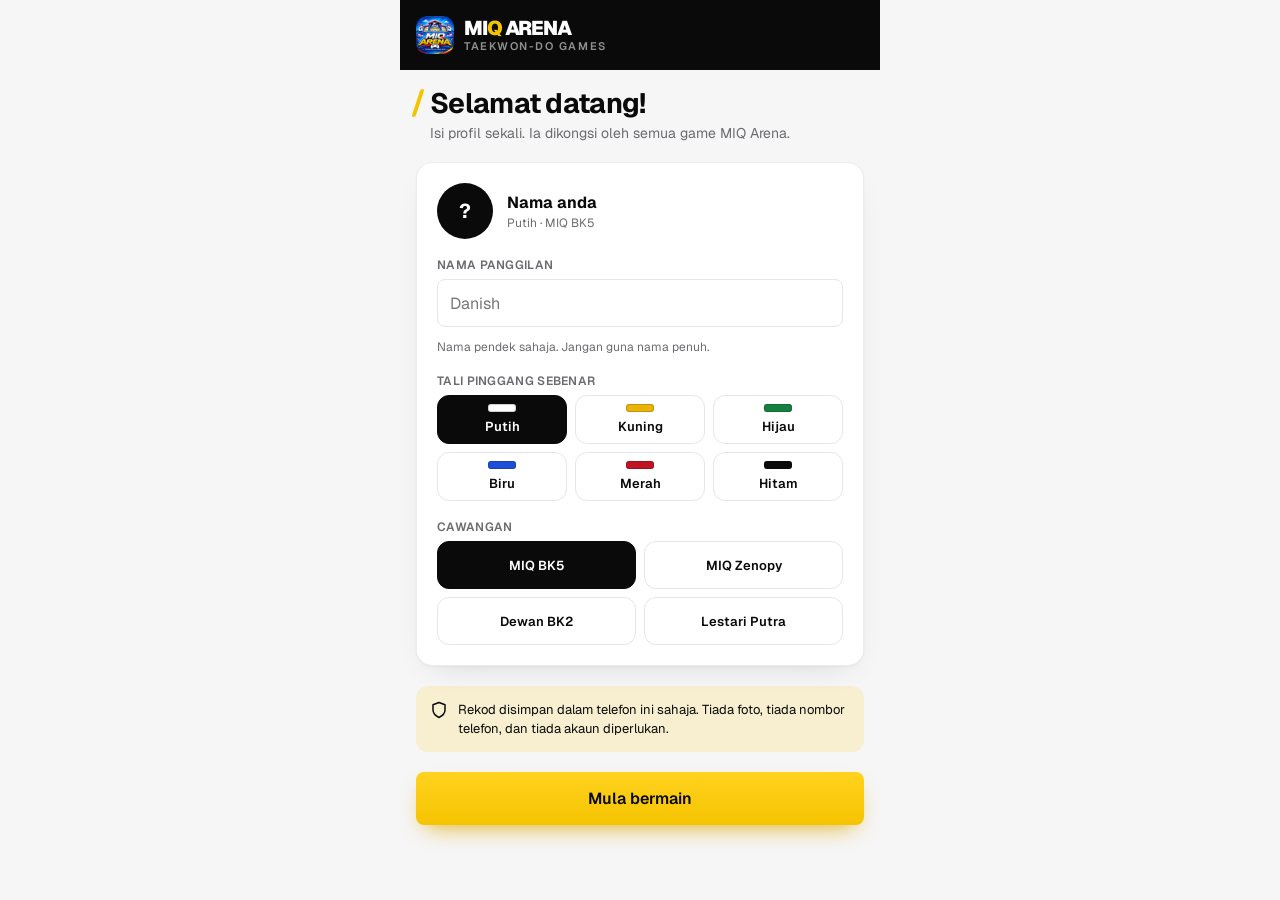
==== index.html @ a35ff920 "MIQ Arena v1.0: 12 game Taekwon-Do, PWA, cabaran harian - 8 game solo + 4 game berdua (Hong/Chong) -" ====
<!DOCTYPE html>
<html lang="ms">
<head>
<meta charset="utf-8">
<meta name="viewport" content="width=device-width, initial-scale=1, maximum-scale=1, user-scalable=no, viewport-fit=cover">
<title>MIQ Arena · Taekwon-Do Games</title>
<meta name="description" content="12 game Taekwon-Do untuk pelajar MIQ Taekwon-Do Academy. Main sendiri atau berdua, percuma dan tanpa daftar akaun.">
<meta name="theme-color" content="#0a0a0a">
<link rel="manifest" href="manifest.webmanifest">
<link rel="icon" type="image/png" sizes="32x32" href="icons/favicon-32.png">
<link rel="apple-touch-icon" href="icons/apple-touch-icon.png">
<meta name="apple-mobile-web-app-capable" content="yes">
<meta name="mobile-web-app-capable" content="yes">
<meta name="apple-mobile-web-app-status-bar-style" content="black-translucent">
<meta name="apple-mobile-web-app-title" content="MIQ Arena">
<!-- Pratonton bila link dikongsi (WhatsApp, Facebook, Telegram) -->
<meta property="og:type" content="website">
<meta property="og:site_name" content="MIQ Arena">
<meta property="og:title" content="MIQ Arena · 12 game Taekwon-Do">
<meta property="og:description" content="Main sendiri atau berdua. Percuma, tanpa daftar akaun. Oleh MIQ Taekwon-Do Academy.">
<meta property="og:image" content="https://miq-arena.vercel.app/og-image.png">
<meta property="og:url" content="https://miq-arena.vercel.app/">
<meta property="og:image:width" content="1200">
<meta property="og:image:height" content="630">
<meta name="twitter:card" content="summary_large_image">
<link rel="preconnect" href="https://fonts.googleapis.com">
<link rel="preconnect" href="https://fonts.gstatic.com" crossorigin>
<link href="https://fonts.googleapis.com/css2?family=Geist:wght@400;500;600;700;900&family=Geist+Mono:wght@500&display=swap" rel="stylesheet">
<link rel="stylesheet" href="css/app.css">
<script src="js/core.js" defer></script>
<script src="js/games/matsogi.js" defer></script>
<script src="js/games/kyokpa.js" defer></script>
<script src="js/games/kuiz.js" defer></script>
<script src="js/games/memori.js" defer></script>
<script src="js/games/sabum.js" defer></script>
<script src="js/games/tali.js" defer></script>
<script src="js/games/run.js" defer></script>
<script src="js/games/duel.js" defer></script>
<script src="js/games/tarik.js" defer></script>
<script src="js/games/klumba.js" defer></script>
<script src="js/games/tangkis.js" defer></script>
<script src="js/games/serang.js" defer></script>
<script src="js/main.js" defer></script>
</head>
<body>
<div id="app"><noscript><p style="padding:24px;font-family:sans-serif">MIQ Arena perlukan JavaScript. Sila hidupkan JavaScript dalam browser anda.</p></noscript></div>
</body>
</html>
---- css/app.css ----
:root{
  --ink:#0a0a0a;--ink2:#171717;--paper:#f6f6f7;--surface:#fff;--line:#e6e6e8;--muted:#6b6b70;
  --y:#f5c400;--y1:#ffd21f;--yd:#6b5200;--ok:#15803d;--warn:#b45309;--bad:#c1121f;
  --chong:#1d4ed8;--hong:#e10600;
  --card:0 1px 2px rgba(10,10,10,.04),0 12px 32px -18px rgba(10,10,10,.18);
  --glow:0 10px 24px -10px #e0a800;
  --stripes:repeating-linear-gradient(135deg,var(--y) 0 14px,var(--yd) 14px 22px,transparent 22px 34px);
}
*{box-sizing:border-box;-webkit-tap-highlight-color:transparent}
html,body{margin:0;min-height:100%;background:var(--paper);color:var(--ink);font-family:Geist,ui-sans-serif,system-ui,sans-serif;font-size:14px;overscroll-behavior:none}
body{display:flex;justify-content:center}
#app{width:100%;max-width:480px;min-height:100vh;display:flex;flex-direction:column;background:var(--paper);position:relative}
a{color:var(--ink);text-decoration:none}
button{font:inherit;color:inherit;border:0;background:none;cursor:pointer}
button:focus-visible,a:focus-visible,input:focus-visible{outline:2px solid var(--ink);outline-offset:2px}
h1,h2,h3{margin:0}
.mono{font-family:"Geist Mono",ui-monospace,monospace}
.muted{color:var(--muted)}
.label{font-size:12px;font-weight:600;letter-spacing:.025em;color:var(--muted);text-transform:uppercase}

/* header */
.top{background:var(--ink);color:#fff;padding:16px;display:flex;align-items:center;justify-content:space-between;position:relative;overflow:hidden}
.logo{display:flex;align-items:center;gap:10px}
.mark{width:36px;height:36px;border-radius:10px;background:var(--ink2);position:relative;overflow:hidden;display:grid;place-items:center;font-weight:900;font-size:15px;letter-spacing:-.05em}
.mark:before{content:"";position:absolute;right:-10px;top:-10px;width:30px;height:30px;background:repeating-linear-gradient(135deg,var(--y) 0 6px,var(--yd) 6px 10px,transparent 10px 14px)}
.mark span{position:relative}
.word{font-weight:900;font-size:20px;letter-spacing:-.05em;line-height:22px}
.sub{font-size:11px;letter-spacing:.14em;color:rgba(255,255,255,.55);font-weight:600}
.q{color:var(--y)}
.av{width:40px;height:40px;border-radius:999px;background:#fff;color:var(--ink);display:grid;place-items:center;font-weight:700;font-size:14px;flex:none}
.av.big{width:56px;height:56px;font-size:20px;background:var(--ink);color:#fff}

main{padding:16px;display:flex;flex-direction:column;gap:20px;flex:1}
.card{background:var(--surface);border:1px solid rgba(230,230,232,.7);border-radius:16px;padding:20px;box-shadow:var(--card)}
.dark{background:var(--ink);color:#fff;border-radius:16px;padding:20px;position:relative;overflow:hidden}
.dark .stripe{position:absolute;right:-40px;top:-40px;width:130px;height:130px;background:var(--stripes)}
.dark > *:not(.stripe){position:relative}
.ptitle{display:flex;align-items:center;gap:10px}
.ptitle:before{content:"";width:4px;height:28px;background:var(--y);transform:skewX(-18deg);border-radius:2px;flex:none}
.ptitle h1{font-size:28px;line-height:34px;font-weight:700;letter-spacing:-.025em}
.row{display:flex;align-items:center;gap:8px;flex-wrap:wrap}
.pill{display:inline-flex;align-items:center;gap:6px;background:var(--paper);border-radius:999px;padding:4px 10px;font-size:12px;font-weight:600}
.pill.dark-p{background:var(--ink);color:#fff}
.pill.ok{background:rgba(21,128,61,.12);color:var(--ok)}
.pill.y{background:var(--y);color:var(--ink)}
.sw{width:22px;height:8px;border-radius:3px;box-shadow:inset 0 0 0 1px rgba(10,10,10,.18);flex:none}
.bar{height:8px;border-radius:999px;background:var(--line);overflow:hidden}
.bar i{display:block;height:100%;border-radius:999px;background:linear-gradient(90deg,var(--y1),var(--y))}
.tiles{display:grid;grid-template-columns:repeat(3,minmax(0,1fr));gap:8px}
.tile{background:var(--paper);border-radius:12px;padding:10px;display:flex;flex-direction:column;gap:2px;min-width:0}
.tile .v{font-size:20px;font-weight:700;letter-spacing:-.025em;white-space:nowrap}
.tile .v small{font-size:12px;color:var(--muted);font-weight:500}
.tile .k{font-size:11px;font-weight:600;letter-spacing:.025em;color:var(--muted)}
.btn{display:inline-flex;align-items:center;justify-content:center;gap:8px;font-weight:600;font-size:15px;padding:14px 18px;border-radius:8px;min-height:44px}
.btn.p{background:linear-gradient(180deg,var(--y1),var(--y));color:var(--ink);box-shadow:var(--glow)}
.btn.d{background:var(--ink);color:#fff}
.btn.g{background:var(--surface);border:1px solid var(--line)}
.btn.full{width:100%}
.btn:active{transform:scale(.98)}
.grid2{display:grid;grid-template-columns:repeat(2,minmax(0,1fr));gap:12px}
.gcard{background:var(--surface);border:1px solid rgba(230,230,232,.7);border-radius:16px;padding:16px;box-shadow:var(--card);display:flex;flex-direction:column;gap:8px;min-height:160px;text-align:left}
.grid2 > .gcard:last-child:nth-child(odd){grid-column:span 2;min-height:0}
.gcard.soon{box-shadow:none;border:1px dashed var(--line);background:transparent}
.gcard b{font-size:15px}
.gcard .d{font-size:12px;line-height:16px;color:var(--muted)}
.gcard .pill{margin-top:auto;align-self:flex-start}
.ic{width:40px;height:40px;border-radius:12px;background:var(--y);display:grid;place-items:center;flex:none}
.soon .ic{background:var(--paper)}
.ic svg{width:20px;height:20px}
.sechead{display:flex;justify-content:space-between;align-items:baseline}
.sechead h2{font-size:18px;font-weight:700}

/* bottom nav */
nav.bn{position:sticky;bottom:0;background:var(--surface);border-top:1px solid var(--line);padding:8px 12px calc(12px + env(safe-area-inset-bottom));display:grid;grid-template-columns:repeat(4,minmax(0,1fr));gap:4px;z-index:5}
nav.bn a{display:flex;flex-direction:column;align-items:center;gap:4px;font-size:11px;font-weight:500;color:var(--muted);padding:4px 0}
nav.bn a span{width:52px;height:30px;border-radius:999px;display:grid;place-items:center}
nav.bn a.on{color:var(--ink);font-weight:600}
nav.bn a.on span{background:linear-gradient(90deg,var(--y1),var(--y));box-shadow:var(--glow)}
nav.bn svg{width:18px;height:18px}

/* lists */
.lvl{width:100%;background:var(--surface);border:1px solid rgba(230,230,232,.7);border-radius:12px;padding:12px 14px;display:flex;align-items:center;gap:12px;text-align:left;min-height:56px}
.lvl.sel{border:2px solid var(--ink);padding:11px 13px;box-shadow:var(--glow)}
.lvl.lock{opacity:.5;cursor:not-allowed}
.lvl .nm{flex:1;display:flex;flex-direction:column}
.lvl .nm b{font-size:14px}
.lvl .nm span{font-size:12px;color:var(--muted)}
.belt{width:40px;height:12px;border-radius:4px;flex:none;box-shadow:inset 0 0 0 1px rgba(10,10,10,.2)}
.trow{display:flex;justify-content:space-between;align-items:center;padding:12px 20px;border-top:1px solid var(--line)}
.thead{display:flex;justify-content:space-between;padding:8px 20px;background:var(--paper)}
.badges{display:grid;grid-template-columns:repeat(4,minmax(0,1fr));gap:8px}
.badge{background:var(--surface);border:1px solid rgba(230,230,232,.7);border-radius:12px;padding:10px 4px;display:flex;flex-direction:column;align-items:center;gap:6px;text-align:center}
.badge span.c{width:40px;height:40px;border-radius:999px;background:var(--y);display:grid;place-items:center}
.badge.no{opacity:.45}.badge.no span.c{background:var(--paper)}
.badge small{font-size:11px;line-height:14px;font-weight:600}
.chart{display:grid;grid-template-columns:repeat(7,minmax(0,1fr));gap:8px;align-items:end;height:130px}
.chart div{display:flex;flex-direction:column;align-items:center;gap:6px;height:100%;justify-content:flex-end}
.chart i{display:block;width:100%;border-radius:6px;background:var(--ink);min-height:4px}
.chart i.z{background:var(--line)}.chart i.t{background:linear-gradient(180deg,var(--y1),var(--y))}
.chart span{font-size:11px;font-weight:600;color:var(--muted)}

/* form */
.field{display:flex;flex-direction:column;gap:6px}
.field input{height:48px;border:1px solid var(--line);border-radius:8px;padding:0 12px;font:inherit;font-size:16px;background:#fff;color:var(--ink)}
.err{font-size:13px;color:var(--bad);font-weight:600}
.chips{display:grid;gap:8px}
.chip{min-height:48px;border-radius:12px;border:1px solid var(--line);background:#fff;font-weight:600;font-size:13px;display:flex;flex-direction:column;align-items:center;justify-content:center;gap:6px;padding:8px 4px}
.chip.on{background:var(--ink);color:#fff;border-color:var(--ink)}
.note{background:rgba(245,196,0,.16);border-radius:12px;padding:14px;font-size:13px;line-height:19px;display:flex;gap:10px}
.note svg{flex:none;width:18px;height:18px;margin-top:1px}
.warnbar{background:#fff7e0;color:var(--yd);font-size:12px;padding:8px 16px;text-align:center}

/* game hero */
.hero{background:var(--ink);color:#fff;padding:16px 16px 24px;position:relative;overflow:hidden;display:flex;flex-direction:column;gap:18px}
.hero .stripe{position:absolute;right:-50px;top:-50px;width:170px;height:170px;background:var(--stripes)}
.hero > *:not(.stripe){position:relative}
.back{width:40px;height:40px;border-radius:12px;background:var(--ink2);display:grid;place-items:center}
.rules{display:grid;grid-template-columns:repeat(2,minmax(0,1fr));gap:8px}
.rules div{background:var(--ink2);border-radius:12px;padding:12px;display:flex;align-items:center;gap:10px;font-size:12px;line-height:16px}
.rules b{display:block;font-size:13px}
.dot{width:24px;height:24px;border-radius:999px;flex:none}

/* play */
.play{flex:1;display:flex;flex-direction:column;padding:12px;background:var(--ink);color:#fff;min-height:100vh}
.hud{display:flex;justify-content:space-between;align-items:center;padding:4px 4px 10px}
.hud .k{font-size:11px;color:rgba(255,255,255,.55);letter-spacing:.1em;text-transform:uppercase;font-weight:600}
.hud .v{font-size:24px;font-weight:700;line-height:1;font-variant-numeric:tabular-nums}
.pbar{height:4px;background:#2a2a2e;border-radius:4px;overflow:hidden;margin:0 4px 10px}
.pbar i{display:block;height:100%;width:0;background:var(--y);transition:width .2s}
#arena{flex:1;display:grid;grid-template-columns:1fr 1fr;grid-template-rows:1fr 1fr;gap:8px;touch-action:none;user-select:none;-webkit-user-select:none;position:relative;min-height:380px}
.zone{background:var(--ink2);border:1px solid #2a2a2e;border-radius:18px;position:relative;display:grid;place-items:center;overflow:hidden}
.zone .zl{position:absolute;left:10px;top:8px;font-size:10px;letter-spacing:.12em;text-transform:uppercase;color:#6b6b70;pointer-events:none}
.pad{width:62%;aspect-ratio:1;border-radius:50%;transform:scale(0);pointer-events:none;transition:transform .06s ease-out}
.pad.c{background:radial-gradient(circle at 35% 30%,#6f9bff,var(--chong) 55%,#12318f);transform:scale(1);box-shadow:0 0 40px rgba(29,78,216,.6)}
.pad.h{background:radial-gradient(circle at 35% 30%,#ff6b6f,var(--hong) 55%,#8a0400);transform:scale(1);box-shadow:0 0 40px rgba(225,6,0,.6)}
.zone.fo{background:#10351f}.zone.fb{background:#3d1214}
#toast{position:absolute;left:50%;top:50%;transform:translate(-50%,-50%) scale(.85);font-size:32px;font-weight:700;padding:8px 18px;border-radius:12px;background:rgba(0,0,0,.8);opacity:0;pointer-events:none;transition:opacity .12s,transform .12s;white-space:nowrap;z-index:5}
#toast.on{opacity:1;transform:translate(-50%,-50%) scale(1)}
#toast.ok{color:#7dffa8}#toast.bad{color:#ff8a8d}#toast.warn{color:var(--y)}
#count{position:absolute;inset:0;display:grid;place-items:center;font-size:88px;font-weight:900;background:rgba(10,10,10,.9);border-radius:18px;z-index:6;text-align:center}
#count small{display:block;font-size:15px;font-weight:500;color:rgba(255,255,255,.6);margin-top:6px}
.quit{color:rgba(255,255,255,.6);font-size:13px;padding:12px;margin-top:4px}

/* result */
.res{text-align:center;display:flex;flex-direction:column;align-items:center;gap:6px;padding-top:8px}
.res .big{font-size:64px;font-weight:900;letter-spacing:-.04em;line-height:1;margin-top:8px}
.st{background:var(--surface);border:1px solid rgba(230,230,232,.7);border-radius:16px;padding:12px;box-shadow:var(--card)}
.st .v{font-size:22px;font-weight:700;letter-spacing:-.025em;margin-top:2px}
.st .v small{font-size:12px;color:var(--muted);font-weight:500}
.tip{background:var(--surface);border-left:3px solid var(--y);border-radius:0;padding:12px;font-size:13px;line-height:1.5}
.newb{display:flex;gap:8px;flex-wrap:wrap;justify-content:center}
/* kyokpa */
.kplay{flex:1;display:flex;flex-direction:column;padding:12px;background:var(--ink);color:#fff;min-height:100vh}
#karena{flex:1;display:flex;flex-direction:column;justify-content:space-between;gap:16px;touch-action:none;user-select:none;-webkit-user-select:none;position:relative;border-radius:18px;background:radial-gradient(ellipse at 50% 35%,#24242a,#121214 70%);padding:20px 16px 18px;min-height:440px;cursor:pointer}
.stage{flex:1;display:flex;flex-direction:column;align-items:center;justify-content:center;gap:0;position:relative}
.stack{display:flex;flex-direction:column;align-items:center;gap:6px}
.stack.shake{animation:shake .35s}
@keyframes shake{20%,60%{transform:translateX(-8px)}40%,80%{transform:translateX(8px)}}
.board{width:230px;height:46px;display:flex;position:relative}
.board i{flex:1;height:100%;background:repeating-linear-gradient(90deg,rgba(0,0,0,.08) 0 2px,transparent 2px 13px),linear-gradient(180deg,#e4b77d,#c48a4c);border:1px solid #8a5a2b;transition:transform .45s cubic-bezier(.2,.8,.2,1),opacity .45s}
.board i:first-child{border-radius:6px 0 0 6px;border-right:none}.board i:last-child{border-radius:0 6px 6px 0;border-left:none}
.board.broke i:first-child{transform:translate(-46px,70px) rotate(-28deg);opacity:0}
.board.broke i:last-child{transform:translate(46px,70px) rotate(28deg);opacity:0}
.blocks{display:flex;justify-content:space-between;width:250px;margin-top:6px}
.blocks span{width:46px;height:40px;background:#3a3a40;border-radius:4px}
.kmsg{position:absolute;top:6px;left:50%;transform:translateX(-50%);font-size:30px;font-weight:900;letter-spacing:-.02em;opacity:0;transition:opacity .12s;white-space:nowrap;pointer-events:none}
.kmsg.on{opacity:1}.kmsg.p{color:var(--y)}.kmsg.g{color:#7dffa8}.kmsg.b{color:#ff8a8d}
.meter{position:relative;height:58px;border-radius:14px;background:#2a2a2e;overflow:hidden}
.meter .zone{position:absolute;top:0;bottom:0;background:linear-gradient(180deg,var(--y1),var(--y));border:0;border-radius:0}
.meter .perf{position:absolute;top:0;bottom:0;width:4px;margin-left:-2px;background:#0a0a0a;opacity:.55}
.meter .needle{position:absolute;top:-4px;bottom:-4px;width:6px;margin-left:-3px;background:#fff;border-radius:3px;box-shadow:0 0 14px rgba(255,255,255,.8)}
.khint{text-align:center;font-size:13px;color:rgba(255,255,255,.6)}
.sets{display:flex;gap:6px;justify-content:center}
.sets b{width:12px;height:12px;border-radius:3px;background:#2a2a2e}
.sets b.ok{background:var(--y)}.sets b.no{background:#5a1f22}.sets b.cur{outline:2px solid #fff;outline-offset:1px}
/* kuiz */
.qcard{background:var(--ink);color:#fff;border-radius:16px;padding:22px 18px;text-align:center;display:flex;flex-direction:column;gap:8px;position:relative;overflow:hidden}
.qcard .stripe{position:absolute;right:-30px;top:-30px;width:90px;height:90px;background:var(--stripes)}
.qcard .qk{font-size:12px;letter-spacing:.12em;font-weight:600;color:rgba(255,255,255,.6);position:relative}
.qcard .qt{font-size:40px;font-weight:900;letter-spacing:-.03em;line-height:1.1;position:relative;word-break:break-word}
.qcard .qt.sm{font-size:24px;font-weight:700}
.opts{display:flex;flex-direction:column;gap:10px}
.opt{min-height:56px;border-radius:12px;background:var(--surface);border:1px solid var(--line);font-size:17px;font-weight:600;padding:12px 16px;text-align:left;display:flex;align-items:center;gap:12px;box-shadow:var(--card)}
.opt .l{width:28px;height:28px;border-radius:8px;background:var(--paper);display:grid;place-items:center;font-size:13px;flex:none}
.opt.ok{background:#e7f6ec;border-color:var(--ok);color:#0f5a2b}.opt.ok .l{background:var(--ok);color:#fff}
.opt.no{background:#fde8e8;border-color:var(--bad);color:#7a0d14}.opt.no .l{background:var(--bad);color:#fff}
.opt:disabled{cursor:default}
.qbar{display:flex;gap:4px}.qbar b{flex:1;height:6px;border-radius:3px;background:var(--line)}
.qbar b.ok{background:var(--ok)}.qbar b.no{background:var(--bad)}.qbar b.cur{background:var(--y)}
.fb{border-radius:12px;padding:12px 14px;font-size:14px;line-height:20px;font-weight:600}
.fb.ok{background:#e7f6ec;color:#0f5a2b}.fb.no{background:#fde8e8;color:#7a0d14}
/* memori */
.mgrid{display:grid;gap:8px}
.mc{aspect-ratio:3/4;border-radius:12px;position:relative;perspective:600px;padding:0}
.mc .in{position:absolute;inset:0;transition:transform .3s;transform-style:preserve-3d}
.mc.open .in,.mc.done .in{transform:rotateY(180deg)}
.mc .f,.mc .b{position:absolute;inset:0;border-radius:12px;backface-visibility:hidden;-webkit-backface-visibility:hidden;display:flex;align-items:center;justify-content:center;text-align:center;padding:6px;overflow:hidden}
.mc .b{background:var(--ink);background-image:repeating-linear-gradient(135deg,rgba(245,196,0,.9) 0 5px,transparent 5px 14px);background-size:100% 100%;border:3px solid var(--ink)}
.mc .b span{background:var(--ink);color:var(--y);font-weight:900;font-size:13px;padding:2px 6px;border-radius:6px;letter-spacing:-.02em}
.mc .f{transform:rotateY(180deg);font-weight:700;line-height:1.15;word-break:break-word;hyphens:auto}
.mc .f.ko{background:var(--ink);color:var(--y)}
.mc .f.mn{background:var(--surface);color:var(--ink);border:1px solid var(--line)}
.mc.done .f{box-shadow:0 0 0 3px var(--ok) inset}
.mc.done .f.mn{background:#e7f6ec}
.mc.miss .f{box-shadow:0 0 0 3px var(--bad) inset}
/* ikut sabum */
.splay{flex:1;display:flex;flex-direction:column;padding:12px;background:var(--ink);color:#fff;min-height:100vh;gap:12px}
.sstat{text-align:center;padding:10px;border-radius:12px;background:var(--ink2);font-weight:700;font-size:16px;min-height:44px;display:grid;place-items:center}
.sstat.you{background:var(--y);color:var(--ink)}
.sstat.bad{background:#5a1f22;color:#ffd0d2}.sstat.good{background:#10351f;color:#9ff0b9}
.spads{flex:1;display:grid;grid-template-columns:repeat(2,minmax(0,1fr));gap:10px;touch-action:none;user-select:none;-webkit-user-select:none;min-height:360px}
.spad{border-radius:18px;display:grid;place-items:center;opacity:.5;transform:scale(.97);transition:opacity .08s,transform .08s,box-shadow .08s;border:0}
.spad svg{width:44px;height:44px}
.spad.lit{opacity:1;transform:scale(1.02)}
.spads.wait .spad{cursor:default}
/* susun tali pinggang */
.bbar{height:18px;border-radius:5px;position:relative;box-shadow:inset 0 0 0 1px rgba(10,10,10,.22);overflow:hidden;flex:none}
.bbar .btip{position:absolute;top:0;bottom:0;right:14%;width:14%}
.bpool{display:grid;grid-template-columns:repeat(2,minmax(0,1fr));gap:8px}
.bbtn{background:var(--surface);border:1px solid var(--line);border-radius:12px;padding:12px;display:flex;flex-direction:column;gap:8px;min-height:64px;justify-content:center;box-shadow:var(--card);text-align:left}
.bbtn small{font-size:12px;font-weight:600;line-height:15px}
.bbtn.wrong{animation:shake .35s;border-color:var(--bad);background:#fde8e8}
.ladder{display:flex;flex-direction:column;gap:6px}
.lrow{display:flex;align-items:center;gap:10px;background:var(--surface);border:1px solid rgba(230,230,232,.7);border-radius:10px;padding:8px 10px}
.lrow .n{width:24px;height:24px;border-radius:6px;background:var(--ink);color:var(--y);font-weight:700;font-size:12px;display:grid;place-items:center;flex:none}
.lrow.empty{background:transparent;border:1px dashed var(--line)}
.lrow .bbar{width:96px}
/* dojang run */
.rplay{display:flex;flex-direction:column;background:#eaf6ff;color:var(--ink);height:100vh;height:100dvh;padding:10px 10px 12px;gap:8px;overflow:hidden}
.rhud{display:flex;justify-content:space-between;align-items:center;padding:0 4px}
.rhud .v{font-size:22px;font-weight:700;font-variant-numeric:tabular-nums;line-height:1}
.rhud .k{font-size:10px;letter-spacing:.12em;color:var(--muted);font-weight:600}
.hearts{font-size:22px;letter-spacing:2px;color:#e11d48}
.hearts .off{color:#cfd3da}
.rplay .quit{color:var(--muted)}
#rwrap{flex:1;position:relative;border-radius:16px;overflow:hidden;touch-action:none;user-select:none;-webkit-user-select:none;min-height:300px}
#rcv{position:absolute;inset:0;width:100%;height:100%;display:block}
.rctl{display:grid;grid-template-columns:repeat(5,minmax(0,1fr));gap:6px}
.rctl button{min-height:52px;border-radius:12px;background:#fff;border:1px solid var(--line);box-shadow:var(--card);color:var(--ink);display:flex;flex-direction:column;align-items:center;justify-content:center;gap:2px;font-size:10px;font-weight:600;touch-action:none}
.rctl button svg{width:20px;height:20px}
.rctl button.kick{background:linear-gradient(180deg,var(--y1),var(--y));color:var(--ink)}
.rctl button:active{transform:scale(.95)}
.rtop{display:flex;justify-content:space-between;align-items:center;gap:8px}
.rtop .quit{padding:6px 8px;margin:0}
/* duel */
.dplay{height:100vh;height:100dvh;display:flex;flex-direction:column;background:var(--ink);overflow:hidden;touch-action:none;user-select:none;-webkit-user-select:none}
.dhalf{flex:1;display:flex;flex-direction:column;align-items:center;justify-content:center;gap:6px;color:#fff;position:relative;transition:background .08s;cursor:pointer}
.dhalf.hong{background:#8a0e14}.dhalf.chong{background:#163a9e}
.dhalf.top{transform:rotate(180deg)}
.dhalf.go{background:var(--y)!important;color:var(--ink)}
.dhalf.win{box-shadow:inset 0 0 0 8px #7dffa8}
.dhalf.foul{background:#3d1214!important}
.dhalf .nm{font-size:14px;font-weight:600;letter-spacing:.12em;opacity:.8;text-transform:uppercase}
.dhalf .sc{font-size:72px;font-weight:900;line-height:1;font-variant-numeric:tabular-nums}
.dhalf .msg{font-size:22px;font-weight:800;min-height:28px;text-align:center;padding:0 12px}
.dmid{height:54px;display:flex;align-items:center;justify-content:space-between;padding:0 12px;background:var(--ink);color:#fff}
.dmid .quit{margin:0;padding:8px}
.dmid .t{font-size:12px;font-weight:600;letter-spacing:.1em;color:rgba(255,255,255,.6)}
.seg{display:grid;grid-template-columns:repeat(3,minmax(0,1fr));gap:8px}
/* tarik tali */
.tplay{position:relative}
.rope{position:absolute;left:86%;top:0;bottom:0;width:22px;margin-left:-11px;pointer-events:none;z-index:3}
.rope .belt{position:absolute;left:0;right:0;top:-40%;height:180%;border-radius:3px;transition:transform .09s ease-out;will-change:transform;
  background:repeating-linear-gradient(0deg,transparent 0 5px,rgba(255,255,255,.12) 5px 6px),linear-gradient(90deg,#0a0a0a 0 3px,#2a2a2e 3px 4px,#0a0a0a 4px 18px,#2a2a2e 18px 19px,#0a0a0a 19px);
  box-shadow:0 0 0 2px rgba(255,255,255,.35),0 4px 14px rgba(0,0,0,.45)}
.rope .belt.final{transition:transform .55s cubic-bezier(.2,.9,.2,1)}
.rope.jerk0{animation:jerk0 .12s}.rope.jerk1{animation:jerk1 .12s}
@keyframes jerk0{50%{transform:translateX(-3px) scaleX(.86)}}
@keyframes jerk1{50%{transform:translateX(3px) scaleX(.86)}}
.rope .knot.pulse{animation:kp .18s}
@keyframes kp{50%{transform:scale(1.12)}}
.rope .dan{position:absolute;left:3px;right:3px;height:5px;background:var(--y);border-radius:1px}
.rope .knot{position:absolute;left:50%;top:50%;width:58px;height:46px;margin:-23px 0 0 -29px;filter:drop-shadow(0 6px 10px rgba(0,0,0,.45))}
.rope .knot .k1{position:absolute;inset:6px 10px;background:#0a0a0a;border-radius:6px;border:2px solid #f5c400}
.rope .knot .k2{position:absolute;left:4px;right:4px;top:18px;height:10px;background:#0a0a0a;border-radius:3px;border:2px solid #f5c400}
.rope .knot .t1,.rope .knot .t2{position:absolute;width:12px;height:22px;background:#0a0a0a;border:2px solid #f5c400;border-radius:2px;top:30px}
.rope .knot .t1{left:12px;transform:rotate(18deg)}.rope .knot .t2{right:12px;transform:rotate(-18deg)}
.wline{position:absolute;left:0;right:0;height:4px;background:rgba(255,255,255,.55);pointer-events:none;z-index:2}
.dhalf .tap{font-size:30px;font-weight:900;letter-spacing:.02em}
/* main berdua */
.mpcard{position:relative;overflow:hidden;border-radius:16px;color:#fff;padding:16px;min-height:150px;display:flex;flex-direction:column;gap:8px;text-align:left;
  background:linear-gradient(135deg,#a3111a 0 49.5%,#0a0a0a 49.5% 50.5%,#1d4ed8 50.5% 100%);box-shadow:var(--card)}
.mpcard .ic{background:#fff}
.mpcard b{font-size:16px}
.mpcard .d{font-size:12px;line-height:16px;color:rgba(255,255,255,.85)}
.mpcard .pill{margin-top:auto;align-self:flex-start;background:#fff;color:var(--ink)}
.mpcard .vs{position:absolute;right:12px;top:12px;font-weight:900;font-size:13px;background:var(--y);color:var(--ink);border-radius:999px;padding:3px 8px}
.mpbig{flex-direction:row;align-items:center;min-height:0;gap:14px}
.mpbig .txt{display:flex;flex-direction:column;gap:4px;flex:1}
.mphead{display:flex;align-items:center;gap:8px}
.mphead .dots{display:flex}.mphead .dots span{width:14px;height:14px;border-radius:999px;border:2px solid var(--paper)}
.mphead .dots span+span{margin-left:-5px}
/* kyokpa lumba */
.klhalf{justify-content:space-around;padding:14px 18px}
.klhalf .meter{width:100%;height:50px}
.klhalf .board{width:150px;height:34px}
.klhalf .row1{display:flex;align-items:center;justify-content:space-between;width:100%}
.klhalf .sc{font-size:44px}
.klhalf .kres{font-size:20px;font-weight:900;min-height:26px;letter-spacing:-.01em}
.klhalf .kres.p{color:var(--y)}.klhalf .kres.g{color:#7dffa8}.klhalf .kres.b{color:#ffb4b8}
/* tangkis */
.tgplay{flex:1;display:flex;flex-direction:column;padding:12px;background:var(--ink);color:#fff;min-height:100vh;gap:10px}
#tgArena{position:relative;width:100%;aspect-ratio:1;max-height:62vh;margin:0 auto;border-radius:20px;background:radial-gradient(circle at 50% 50%,#26262c,#121214 70%);touch-action:none;user-select:none;-webkit-user-select:none;overflow:hidden;cursor:pointer}
#tgArena .guide{position:absolute;inset:0;background:linear-gradient(45deg,transparent calc(50% - 1px),rgba(255,255,255,.08) 50%,transparent calc(50% + 1px)),linear-gradient(-45deg,transparent calc(50% - 1px),rgba(255,255,255,.08) 50%,transparent calc(50% + 1px));pointer-events:none}
#tgArena .lbl{position:absolute;font-size:11px;font-weight:700;letter-spacing:.12em;color:rgba(255,255,255,.35);pointer-events:none}
.tgme{position:absolute;left:50%;top:50%;width:84px;height:84px;margin:-42px 0 0 -42px;border-radius:50%;background:#fff;display:grid;place-items:center;box-shadow:0 0 0 6px rgba(245,196,0,.25);pointer-events:none}
.tgme .belt{position:absolute;left:10px;right:10px;top:48px;height:8px;border-radius:2px}
.tgme.blk{animation:blk .2s}
@keyframes blk{50%{box-shadow:0 0 0 16px rgba(245,196,0,.55)}}
.tgme.hurt{animation:hurt .3s}
@keyframes hurt{50%{box-shadow:0 0 0 16px rgba(225,6,0,.6);transform:scale(.92)}}
.tgatk{position:absolute;width:52px;height:52px;margin:-26px 0 0 -26px;border-radius:50%;background:radial-gradient(circle at 35% 30%,#ff6b6f,#e10600 55%,#8a0400);display:grid;place-items:center;pointer-events:none;box-shadow:0 0 18px rgba(225,6,0,.6)}
.tgatk svg{width:26px;height:26px}
.tgatk.gone{transition:opacity .2s,transform .2s;opacity:0;transform:scale(1.6)}
.tgdpad{display:grid;grid-template-columns:repeat(4,minmax(0,1fr));gap:6px}
.tgdpad button{min-height:50px;border-radius:12px;background:var(--ink2);color:#fff;font-size:11px;font-weight:600;display:flex;flex-direction:column;align-items:center;justify-content:center;gap:2px}
/* serang & tangkis */
.sthalf{justify-content:space-between;padding:12px 14px;gap:8px}
.sthalf .row1{display:flex;align-items:center;justify-content:space-between;width:100%}
.sthalf .sc{font-size:40px}
.sthalf .role{font-size:12px;font-weight:800;letter-spacing:.14em;padding:4px 10px;border-radius:999px;background:rgba(255,255,255,.18)}
.sthalf .role.atk{background:var(--y);color:var(--ink)}
.stzones{display:flex;flex-direction:column;gap:6px;width:100%;flex:1;justify-content:center}
.stz{min-height:44px;flex:1;max-height:64px;border-radius:12px;background:rgba(0,0,0,.28);color:#fff;font-weight:800;font-size:15px;display:flex;align-items:center;justify-content:space-between;padding:0 14px;border:2px solid transparent}
.stz small{font-weight:600;font-size:11px;opacity:.75}
.sthalf.atkr .stz{background:rgba(255,255,255,.92);color:var(--ink)}
.stz.lit{background:#ff2a2a!important;color:#fff!important;border-color:#fff;box-shadow:0 0 22px rgba(255,42,42,.8)}
.stz.ok{background:#15803d!important;color:#fff!important}
.stz.pick{background:var(--y)!important;color:var(--ink)!important}
.sthalf .msg{font-size:16px;font-weight:800;min-height:20px;text-align:center}
/* cabaran harian */
.daily{display:flex;flex-direction:column;gap:10px}
.drow{display:flex;align-items:center;gap:12px;padding:10px 12px;border-radius:12px;background:var(--paper)}
.drow .chk{width:28px;height:28px;border-radius:999px;border:2px solid var(--line);display:grid;place-items:center;flex:none;background:#fff}
.drow.done{background:#e7f6ec}.drow.done .chk{background:var(--ok);border-color:var(--ok)}
.drow .tx{flex:1;display:flex;flex-direction:column;gap:2px;min-width:0}
.drow .tx b{font-size:13px;line-height:17px}
.drow .tx span{font-size:12px;color:var(--muted)}
.drow a{flex:none;font-size:12px;font-weight:700;padding:8px 12px;border-radius:8px;background:var(--ink);color:#fff;min-height:36px;display:flex;align-items:center}
.dbar{display:flex;gap:4px}.dbar i{flex:1;height:6px;border-radius:3px;background:var(--line)}.dbar i.on{background:var(--ok)}
@media (prefers-reduced-motion:reduce){*{transition:none!important;animation:none!important}}
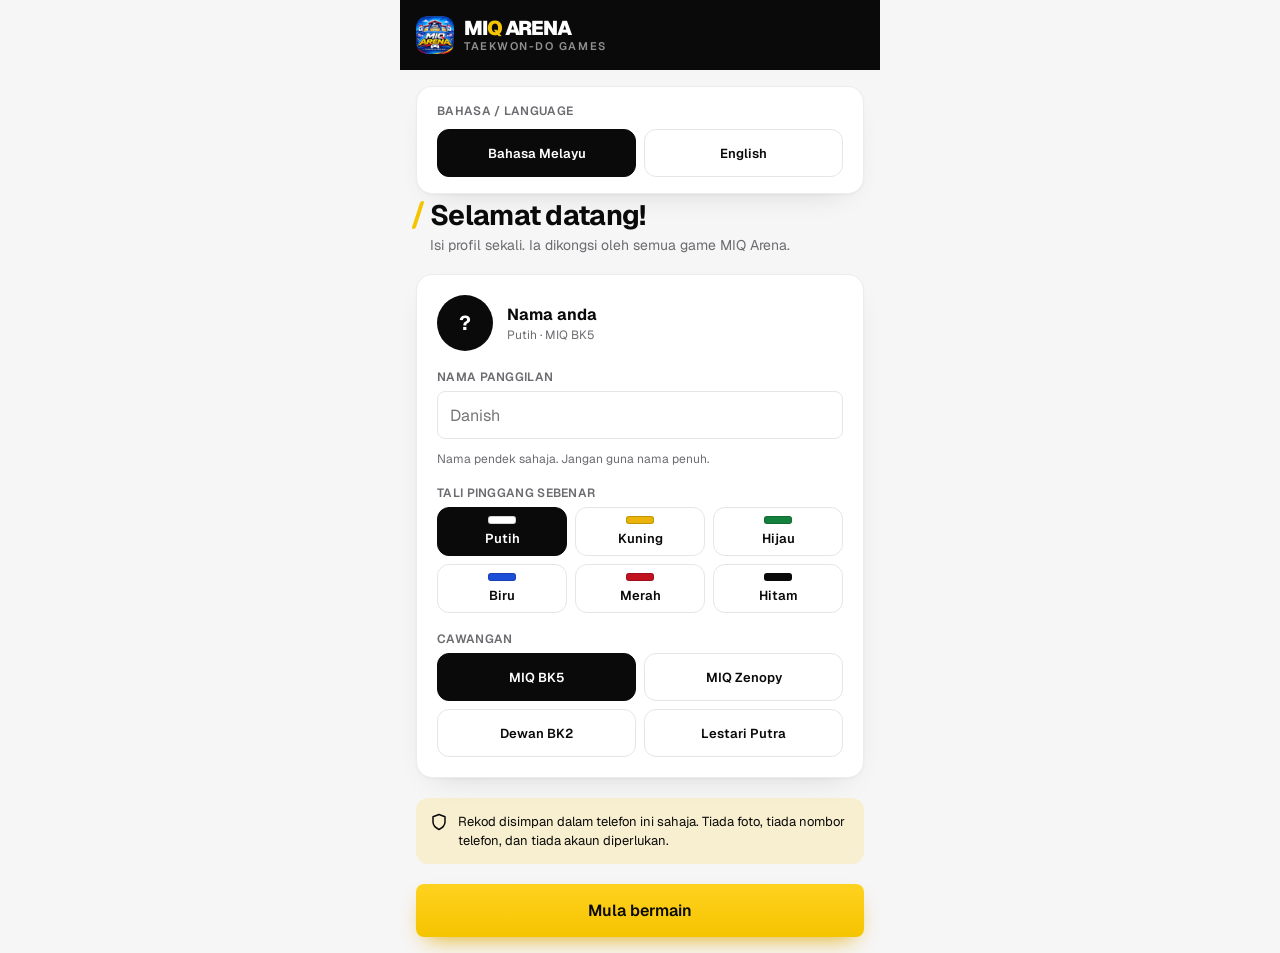
==== commit 5f42c246: "Tambah pilihan bahasa BM / English (v1.1) - Pilih bahasa di skrin pertama dan Tetapan - js/i18n.js: " ====
--- a/index.html
+++ b/index.html
@@ -28,6 +28,7 @@
 <link href="https://fonts.googleapis.com/css2?family=Geist:wght@400;500;600;700;900&family=Geist+Mono:wght@500&display=swap" rel="stylesheet">
 <link rel="stylesheet" href="css/app.css">
 <script src="js/core.js" defer></script>
+<script src="js/i18n.js" defer></script>
 <script src="js/games/matsogi.js" defer></script>
 <script src="js/games/kyokpa.js" defer></script>
 <script src="js/games/kuiz.js" defer></script>
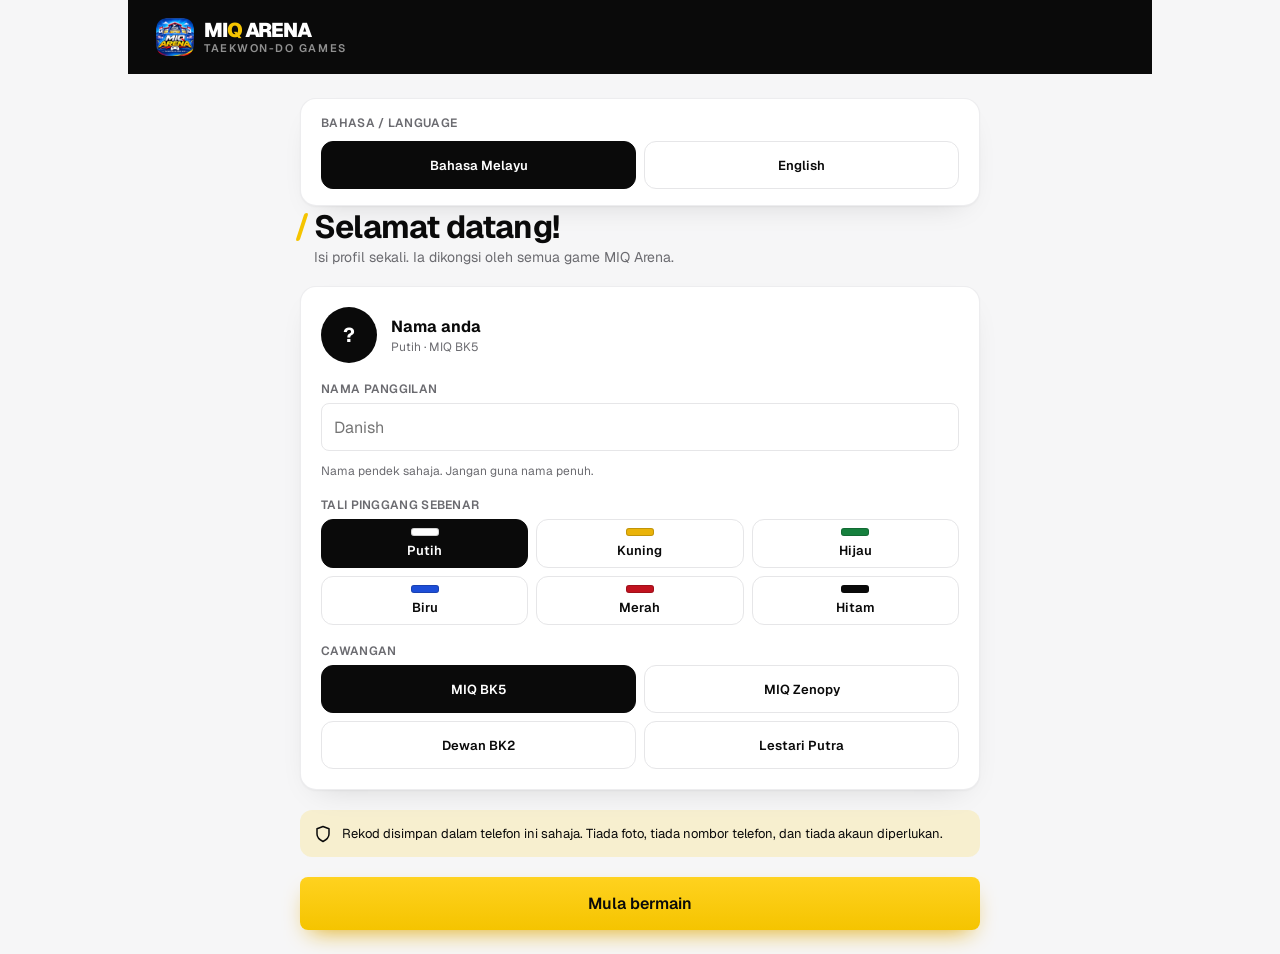
==== commit 46436ff0: "Game baharu: Flying Kick Dash, v1.7.0 Tendang melompat dan lalu celah antara pad. Tali pinggang naik" ====
--- a/index.html
+++ b/index.html
@@ -4,7 +4,7 @@
 <meta charset="utf-8">
 <meta name="viewport" content="width=device-width, initial-scale=1, maximum-scale=1, user-scalable=no, viewport-fit=cover">
 <title>MIQ Arena · Taekwon-Do Games</title>
-<meta name="description" content="12 game Taekwon-Do untuk pelajar MIQ Taekwon-Do Academy. Main sendiri atau berdua, percuma dan tanpa daftar akaun.">
+<meta name="description" content="13 game Taekwon-Do untuk pelajar MIQ Taekwon-Do Academy. Main sendiri atau berdua, percuma dan tanpa daftar akaun.">
 <meta name="theme-color" content="#0a0a0a">
 <link rel="manifest" href="manifest.webmanifest">
 <link rel="icon" type="image/png" sizes="32x32" href="icons/favicon-32.png">
@@ -16,7 +16,7 @@
 <!-- Pratonton bila link dikongsi (WhatsApp, Facebook, Telegram) -->
 <meta property="og:type" content="website">
 <meta property="og:site_name" content="MIQ Arena">
-<meta property="og:title" content="MIQ Arena · 12 game Taekwon-Do">
+<meta property="og:title" content="MIQ Arena · 13 game Taekwon-Do">
 <meta property="og:description" content="Main sendiri atau berdua. Percuma, tanpa daftar akaun. Oleh MIQ Taekwon-Do Academy.">
 <meta property="og:image" content="https://miq-arena.vercel.app/og-image.png">
 <meta property="og:url" content="https://miq-arena.vercel.app/">
@@ -41,6 +41,7 @@
 <script src="js/games/klumba.js" defer></script>
 <script src="js/games/tangkis.js" defer></script>
 <script src="js/games/serang.js" defer></script>
+<script src="js/games/kick.js" defer></script>
 <script src="js/main.js" defer></script>
 </head>
 <body>
--- a/css/app.css
+++ b/css/app.css
@@ -101,7 +101,7 @@
 
 /* form */
 .field{display:flex;flex-direction:column;gap:6px}
-.field input{height:48px;border:1px solid var(--line);border-radius:8px;padding:0 12px;font:inherit;font-size:16px;background:#fff;color:var(--ink)}
+.field input,.lb input,#lbForm input,#pinF input,[data-cren],#cNew{height:48px;border:1px solid var(--line);border-radius:8px;padding:0 12px;font:inherit;font-size:16px;background:#fff;color:var(--ink)}
 .err{font-size:13px;color:var(--bad);font-weight:600}
 .chips{display:grid;gap:8px}
 .chip{min-height:48px;border-radius:12px;border:1px solid var(--line);background:#fff;font-weight:600;font-size:13px;display:flex;flex-direction:column;align-items:center;justify-content:center;gap:6px;padding:8px 4px}
@@ -240,6 +240,16 @@
 .rctl button svg{width:20px;height:20px}
 .rctl button.kick{background:linear-gradient(180deg,var(--y1),var(--y));color:var(--ink)}
 .rctl button:active{transform:scale(.95)}
+.cmeter{display:flex;align-items:center;gap:6px;flex:1;max-width:220px;font-size:18px}
+.cbar{flex:1;height:10px;border-radius:99px;background:#e5e7eb;overflow:hidden}
+.cbar i{display:block;height:100%;width:70%;background:#22c55e;border-radius:99px;transition:width .1s linear}
+.cbar i.low{background:#e11d48}
+.chcard{display:flex;gap:12px;align-items:flex-start;text-align:left;padding:12px;border-radius:14px;background:var(--ink);color:#fff;width:100%}
+.chcard .che{font-size:34px;line-height:1;flex:none}
+.chcard .cht{display:flex;flex-direction:column;gap:4px;font-size:13px;line-height:18px;color:rgba(255,255,255,.8)}
+.chcard .cht b{font-size:16px;color:#fff}
+.chcard .pill{align-self:flex-start;margin-top:2px}
+.chcard:active{transform:scale(.98)}
 .rtop{display:flex;justify-content:space-between;align-items:center;gap:8px}
 .rtop .quit{padding:6px 8px;margin:0}
 /* duel */
@@ -339,3 +349,115 @@
 .drow a{flex:none;font-size:12px;font-weight:700;padding:8px 12px;border-radius:8px;background:var(--ink);color:#fff;min-height:36px;display:flex;align-items:center}
 .dbar{display:flex;gap:4px}.dbar i{flex:1;height:6px;border-radius:3px;background:var(--line)}.dbar i.on{background:var(--ok)}
 @media (prefers-reduced-motion:reduce){*{transition:none!important;animation:none!important}}
+
+/* ================= Tablet mini (menegak, 481–699px) ================= */
+@media (min-width:481px) and (max-width:699px){
+  #app{max-width:none}
+  main{max-width:640px;width:100%;margin:0 auto}
+  .hero{padding-left:max(20px,calc((100% - 640px)/2));padding-right:max(20px,calc((100% - 640px)/2))}
+  nav.bn{padding-left:max(12px,calc((100% - 560px)/2));padding-right:max(12px,calc((100% - 560px)/2))}
+  main.wide .grid2{grid-template-columns:repeat(3,minmax(0,1fr))}
+}
+/* ================= Tablet dan skrin besar ================= */
+@media (min-width:700px){
+  #app{max-width:1024px}
+  /* skrin permainan guna seluruh lebar skrin */
+  #app:has(.dplay),#app:has(.rplay),#app:has(.play),#app:has(.kplay),#app:has(.splay),#app:has(.tgplay),#app:has(.fkplay){max-width:none}
+  .top{padding:18px 28px}
+  main{max-width:720px;width:100%;margin:0 auto;padding:24px 20px}
+  main.wide{max-width:1000px}
+  main.wide .grid2{grid-template-columns:repeat(auto-fill,minmax(210px,1fr));gap:16px}
+  main.home{display:grid;grid-template-columns:repeat(2,minmax(0,1fr));gap:20px;align-content:start}
+  main.home > *{grid-column:1/-1}
+  main.home > :nth-child(1),main.home > :nth-child(2){grid-column:auto}
+  .hero{padding-left:max(20px,calc((100% - 720px)/2));padding-right:max(20px,calc((100% - 720px)/2))}
+  nav.bn{padding-left:max(12px,calc((100% - 640px)/2));padding-right:max(12px,calc((100% - 640px)/2))}
+  .ptitle h1{font-size:32px}
+  .btn{font-size:16px}
+  .lvl{min-height:64px}
+  .mpcard{min-height:170px}
+  .mpbig{min-height:0}
+  /* game berdua: teks dan sasaran lebih besar */
+  .dhalf .sc{font-size:120px}
+  .dhalf .msg{font-size:30px;min-height:38px}
+  .dhalf .nm{font-size:17px}
+  .dmid{height:64px;padding:0 24px}
+  .sthalf{padding:20px 28px}
+  .sthalf .sc{font-size:64px}
+  .stzones{max-width:640px;margin:0 auto}
+  .stz{max-height:110px;font-size:22px;padding:0 24px}
+  .stz small{font-size:14px}
+  .klhalf{padding:20px 40px}
+  .klhalf .sc{font-size:64px}
+  .klhalf .meter{height:76px;max-width:760px}
+  .klhalf .board{width:220px;height:48px}
+  .klhalf .kres{font-size:30px}
+  .rope{width:30px;margin-left:-15px}
+  .rope .knot{transform:scale(1.4)}
+  /* kawasan main solo */
+  .play,.kplay,.splay,.tgplay{padding:16px max(16px,calc((100% - 900px)/2))}
+  .hud .v{font-size:30px}
+  #arena{min-height:60vh}
+  #karena{min-height:60vh}
+  #karena .board{width:340px;height:64px}
+  #karena .blocks{width:370px}
+  #karena .meter{height:80px}
+  .kmsg{font-size:44px}
+  .spads{max-width:760px;width:100%;margin:0 auto;gap:16px}
+  .spad svg{width:64px;height:64px}
+  #tgArena{width:min(100%,62vh);max-height:none}
+  .tgatk{width:68px;height:68px;margin:-34px 0 0 -34px}
+  .tgme{transform:scale(1.25)}
+  .tgdpad{max-width:620px;width:100%;margin:0 auto}
+  .mgrid{max-width:min(560px,44vh);margin:0 auto;width:100%}
+  .bpool{grid-template-columns:repeat(3,minmax(0,1fr))}
+  .opt{min-height:64px;font-size:19px}
+  .qcard .qt{font-size:52px}
+  .rctl{max-width:700px;width:100%;margin:0 auto}
+  .rctl button{min-height:60px;font-size:12px}
+  #toast{font-size:44px}
+}
+
+/* Papan markah */
+.lbrow.me{background:#fff7cc;box-shadow:inset 3px 0 0 var(--y)}
+.lbn{width:30px;text-align:center;font-weight:800;font-size:15px;flex:none}
+.lbnm{white-space:nowrap;overflow:hidden;text-overflow:ellipsis}
+.lbok{background:#e7f8ee;color:var(--ok);border-radius:10px;padding:10px 12px;font-size:13px;font-weight:600;line-height:1.45}
+.lbchips{display:flex;flex-wrap:wrap;gap:6px}
+.lbchips .chip{min-height:36px;padding:6px 12px;flex-direction:row}
+.lbdel{width:30px;height:30px;border-radius:8px;background:#fee2e2;color:#b91c1c;font-weight:700;flex:none}
+.lbchips .chip.on{background:var(--ink);color:#fff;border-color:var(--ink)}
+.lbtabs{display:flex;gap:8px;overflow-x:auto;padding-bottom:4px;-webkit-overflow-scrolling:touch}
+.lbtabs .chip{flex:none;flex-direction:row;padding:8px 14px;min-height:42px;white-space:nowrap}
+.lbtabs .chip.on{border-color:var(--ink)}
+#lbName{height:48px;border:1px solid var(--line);border-radius:8px;padding:0 12px;font:inherit;font-size:16px;background:#fff;color:var(--ink)}
+
+/* Kenapa main */
+.why{display:flex;flex-wrap:wrap;gap:4px}
+.why i{font-style:normal;font-size:11px;font-weight:700;line-height:1;padding:5px 8px;border-radius:999px;background:#fff4b8;color:#5a4500}
+.why.dk i{background:rgba(255,255,255,.18);color:#fff}
+.whybox{display:flex;flex-direction:column;gap:8px;padding:16px 18px;border-left:4px solid var(--y)}
+.whybox p{margin:0;font-size:14px;line-height:21px}
+
+/* Notifikasi kemas kini */
+.updbar{position:fixed;left:12px;right:12px;bottom:calc(84px + env(safe-area-inset-bottom));z-index:60;max-width:560px;margin:0 auto;display:flex;align-items:center;gap:10px;padding:10px 10px 10px 14px;background:#0a0a0a;color:#fff;border-radius:14px;box-shadow:0 10px 30px rgba(0,0,0,.3);animation:updIn .3s ease-out}
+.updbar .ud{font-size:20px}
+.updbar .ut{flex:1;min-width:0;display:flex;flex-direction:column;font-size:12px;line-height:16px;color:rgba(255,255,255,.75)}
+.updbar .ut b{color:#fff;font-size:14px}
+.updbar .btn{min-height:40px;padding:0 14px;flex:none}
+.updbar .ux{background:none;border:0;color:rgba(255,255,255,.6);font-size:16px;width:32px;height:40px;cursor:pointer}
+@keyframes updIn{from{transform:translateY(20px);opacity:0}}
+.updwrap{position:fixed;inset:0;z-index:70;background:rgba(0,0,0,.55);display:flex;align-items:center;justify-content:center;padding:20px}
+.updnew{max-width:420px;width:100%;display:flex;flex-direction:column;gap:12px;padding:22px;animation:updIn .3s ease-out}
+.updnew ul{margin:0;padding-left:20px;display:flex;flex-direction:column;gap:6px;font-size:14px;line-height:20px}
+
+/* ================= Flying Kick Dash ================= */
+.fkplay{display:flex;flex-direction:column;background:var(--ink);color:#fff;height:100vh;height:100dvh;padding:10px 10px 12px;gap:8px;overflow:hidden}
+.fktop{display:flex;justify-content:space-between;align-items:center;padding:0 4px}
+.fktop .k{font-size:10px;letter-spacing:.12em;color:rgba(255,255,255,.55);font-weight:600}
+.fktop .v{font-size:22px;font-weight:700;font-variant-numeric:tabular-nums;line-height:1;color:var(--y)}
+#fkwrap{flex:1;position:relative;border-radius:16px;overflow:hidden;touch-action:none;user-select:none;-webkit-user-select:none;min-height:300px}
+#fkcv{position:absolute;inset:0;width:100%;height:100%;display:block}
+.fkkiai{min-height:64px;border-radius:14px;border:2px solid var(--y);background:#1a1a1a;color:var(--y);font-size:20px;font-weight:900;letter-spacing:.06em;display:flex;align-items:center;justify-content:center;gap:10px;touch-action:none}
+.fkkiai small{font-size:13px;font-weight:600;opacity:.8}
+.fkkiai.ready{background:linear-gradient(180deg,var(--y1),var(--y));color:#0a0a0a;box-shadow:var(--glow)}
